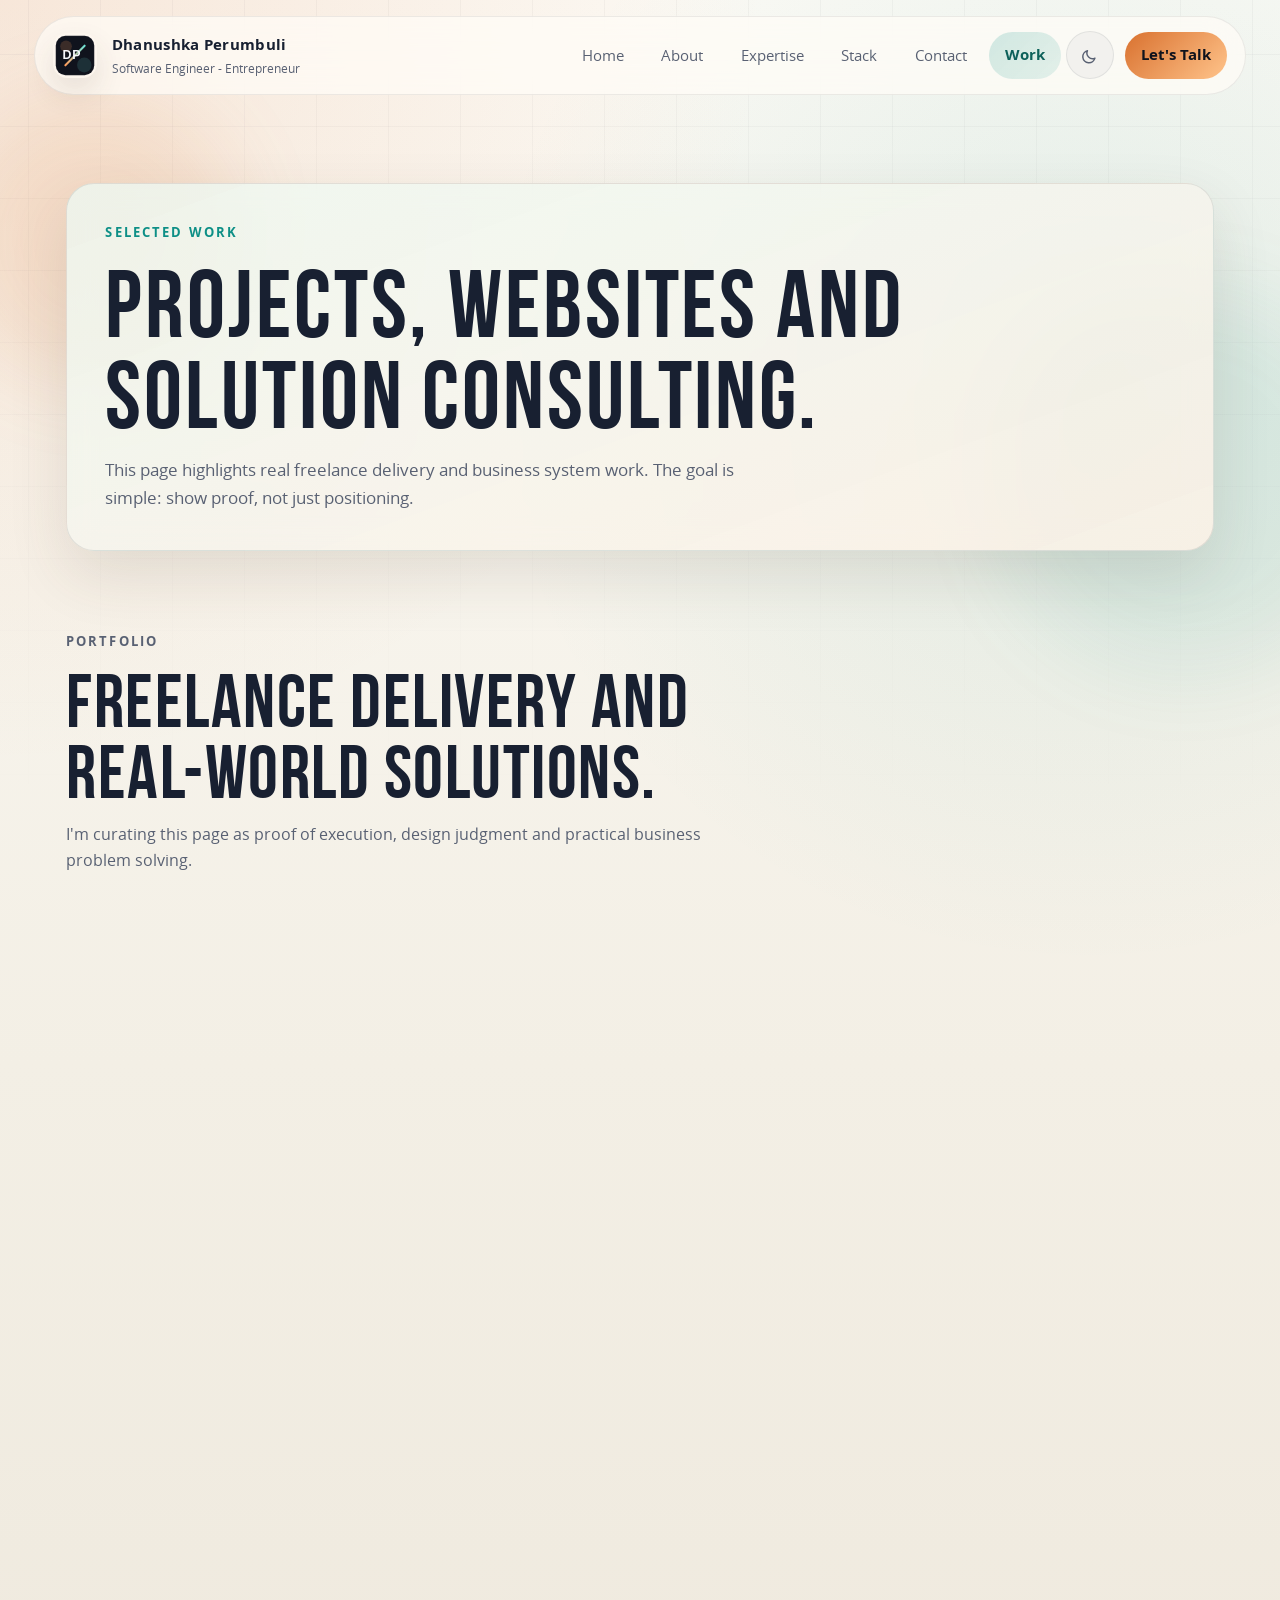
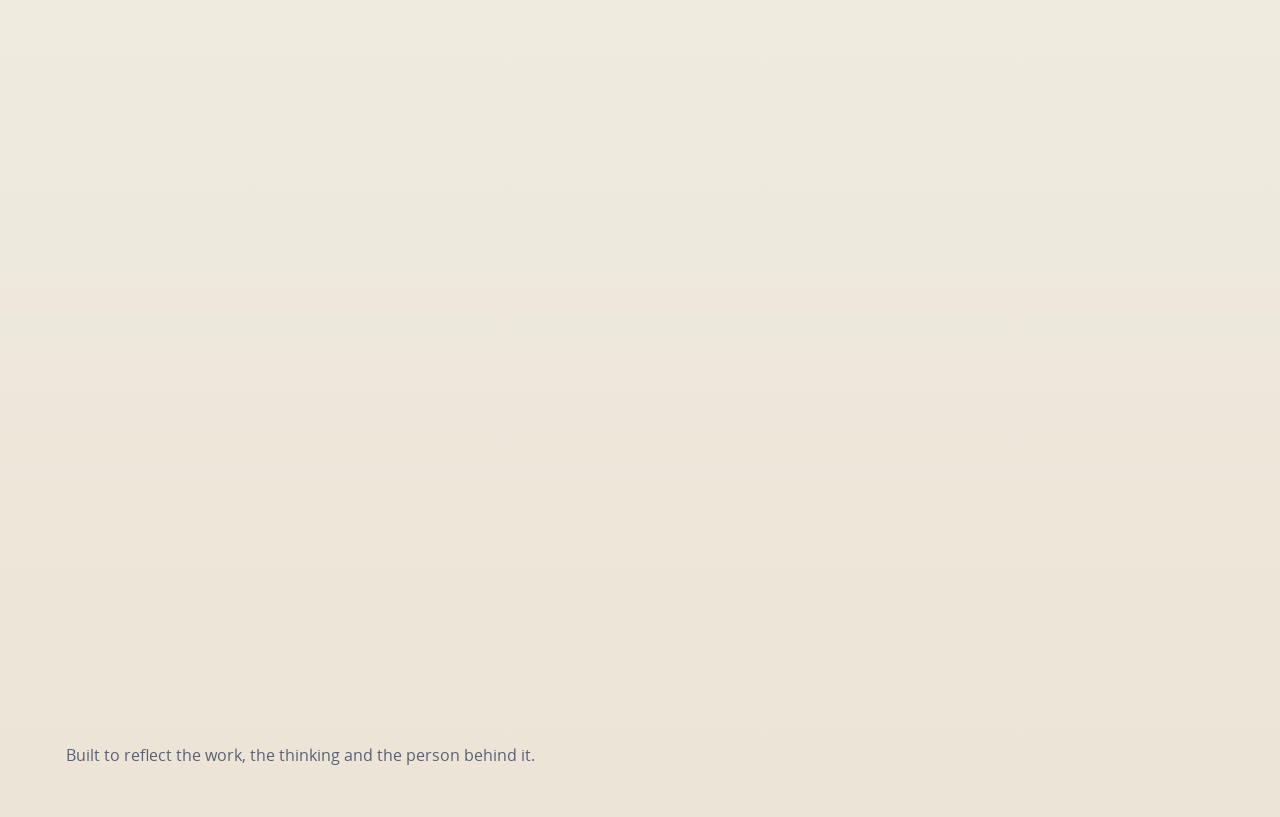
==== work/index.html @ ea5e4d6c "remove unused" ====
﻿<!doctype html>
<html lang="en">
  <head>
    <meta charset="UTF-8" />
    <meta name="viewport" content="width=device-width, initial-scale=1" />
    <title>
      Work | Dhanushka Perumbuli | Freelance Websites &amp; IT Consulting
    </title>
    <meta
      name="description"
      content="Selected work by Dhanushka Perumbuli across freelance websites, POS and custom business systems, and practical IT consulting."
    />
    <meta name="author" content="Dhanushka Perumbuli" />
    <meta name="theme-color" content="#10131d" />
    <meta
      name="robots"
      content="index, follow, max-snippet:-1, max-image-preview:large, max-video-preview:-1"
    />
    <meta
      http-equiv="Content-Security-Policy"
      content="default-src 'self'; base-uri 'self'; object-src 'none'; script-src 'self'; style-src 'self'; img-src 'self' https: data:; font-src 'self' data:; connect-src 'self'; form-action 'self'; upgrade-insecure-requests"
    />
    <meta name="referrer" content="strict-origin-when-cross-origin" />

    <link rel="canonical" href="https://dhanushkakp.github.io/work/" />
    <link rel="icon" type="image/svg+xml" href="/favicon.svg" />

    <meta property="og:type" content="website" />
    <meta property="og:site_name" content="Dhanushka Perumbuli" />
    <meta property="og:url" content="https://dhanushkakp.github.io/work/" />
    <meta
      property="og:title"
      content="Work | Dhanushka Perumbuli | Freelance Websites & IT Consulting"
    />
    <meta
      property="og:description"
      content="Freelance websites, business systems, custom software partnerships, and practical consulting work by Dhanushka Perumbuli."
    />
    <meta
      property="og:image"
      content="https://dhanushkakp.github.io/logo-personal.svg"
    />
    <meta
      property="og:image:alt"
      content="Dhanushka Perumbuli personal brand logo"
    />

    <meta name="twitter:card" content="summary_large_image" />
    <meta name="twitter:site" content="@dhanushkakp" />
    <meta name="twitter:creator" content="@dhanushkakp" />
    <meta
      name="twitter:title"
      content="Work | Dhanushka Perumbuli | Freelance Websites & IT Consulting"
    />
    <meta
      name="twitter:description"
      content="Freelance websites, business systems, custom software partnerships, and practical consulting work by Dhanushka Perumbuli."
    />
    <meta
      name="twitter:image"
      content="https://dhanushkakp.github.io/logo-personal.svg"
    />
    <meta
      name="twitter:image:alt"
      content="Dhanushka Perumbuli personal brand logo"
    />

    <script type="application/ld+json">
      {
        "@context": "https://schema.org",
        "@type": "CollectionPage",
        "name": "Selected Work | Dhanushka Perumbuli",
        "url": "https://dhanushkakp.github.io/work/",
        "dateModified": "2026-05-16",
        "isPartOf": {
          "@type": "WebSite",
          "name": "Dhanushka Perumbuli",
          "url": "https://dhanushkakp.github.io/"
        },
        "about": {
          "@type": "Person",
          "name": "Dhanushka Perumbuli",
          "url": "https://dhanushkakp.github.io/"
        },
        "mainEntity": {
          "@type": "ItemList",
          "itemListElement": [
            {
              "@type": "ListItem",
              "position": 1,
              "item": {
                "@type": "CreativeWork",
                "name": "Genero Caters",
                "url": "https://generocaters.com/",
                "description": "A freelance business website for a Sri Lankan catering company focused on credibility, service clarity, and conversion."
              }
            },
            {
              "@type": "ListItem",
              "position": 2,
              "item": {
                "@type": "CreativeWork",
                "name": "POS and Custom Business Systems",
                "url": "https://tomroid.lk/",
                "description": "Consulting and partnership-oriented work around point-of-sale and custom business systems for Sri Lankan businesses."
              }
            }
          ]
        }
      }
    </script>

    <link rel="stylesheet" href="/fonts/opensans/stylesheet.css" />
    <link rel="stylesheet" href="/fonts/bebas/stylesheet.css" />
    <link rel="stylesheet" href="/fonts/font-awesome.min.css" />
    <link rel="stylesheet" href="/css/main.css" />
  </head>

  <body class="page-work">
    <div class="page-bg" aria-hidden="true">
      <div class="page-glow glow-one"></div>
      <div class="page-glow glow-two"></div>
      <div class="page-grid"></div>
    </div>

    <header class="site-header">
      <a class="brand" href="/" aria-label="Dhanushka Perumbuli home">
        <img src="/logo-personal.svg" alt="Dhanushka Perumbuli logo" />
        <span>
          <strong>Dhanushka Perumbuli</strong>
          <small>Software Engineer - Entrepreneur</small>
        </span>
      </a>

      <button
        class="nav-toggle"
        type="button"
        aria-expanded="false"
        aria-controls="site-nav"
        aria-label="Open navigation"
      >
        <span></span>
        <span></span>
      </button>

      <nav class="site-nav" id="site-nav" aria-label="Primary navigation">
        <a class="nav-home" href="/">Home</a>
        <a href="/#about">About</a>
        <a href="/#expertise">Expertise</a>
        <a href="/#stack">Stack</a>
        <a href="/#contact">Contact</a>
        <a class="nav-work" href="/work/" aria-current="page">Work</a>
        <button
          class="theme-toggle"
          type="button"
          aria-label="Switch color theme"
        >
          <svg
            class="theme-icon theme-icon-sun"
            viewBox="0 0 24 24"
            aria-hidden="true"
          >
            <circle
              cx="12"
              cy="12"
              r="4.5"
              fill="none"
              stroke="currentColor"
              stroke-width="2"
            ></circle>
            <path
              d="M12 2.5v3M12 18.5v3M21.5 12h-3M5.5 12h-3M18.7 5.3l-2.1 2.1M7.4 16.6l-2.1 2.1M18.7 18.7l-2.1-2.1M7.4 7.4L5.3 5.3"
              fill="none"
              stroke="currentColor"
              stroke-linecap="round"
              stroke-width="2"
            ></path>
          </svg>
          <svg
            class="theme-icon theme-icon-moon"
            viewBox="0 0 24 24"
            aria-hidden="true"
          >
            <path
              d="M19 15.2A7.7 7.7 0 0 1 8.8 5a8.4 8.4 0 1 0 10.2 10.2Z"
              fill="none"
              stroke="currentColor"
              stroke-linejoin="round"
              stroke-width="2"
            ></path>
          </svg>
        </button>
        <a class="nav-cta" href="mailto:dhanushkalk@yahoo.com"
          >Let&apos;s Talk</a
        >
      </nav>
    </header>

    <main>
      <section class="section page-intro">
        <div class="page-intro-card reveal">
          <p class="eyebrow">Selected Work</p>
          <h1>Projects, websites and solution consulting.</h1>
          <p class="lead">
            This page highlights real freelance delivery and business system
            work. The goal is simple: show proof, not just positioning.
          </p>
        </div>
      </section>

      <section class="section" id="work">
        <div class="section-heading reveal">
          <p class="eyebrow">Portfolio</p>
          <h2>Freelance delivery and real-world solutions.</h2>
          <p>
            I&apos;m curating this page as proof of execution, design judgment
            and practical business problem solving.
          </p>
        </div>

        <div class="work-layout">
          <article class="work-card reveal">
            <div class="work-card-topline">
              <span class="work-label">Freelance Website</span>
              <a
                class="work-link"
                target="_blank"
                rel="noopener noreferrer"
                href="https://generocaters.com/"
              >
                Visit Live Site
              </a>
            </div>

            <h3>Genero Caters</h3>
            <p class="work-summary">
              A business website for a Sri Lankan catering company focused on
              industrial meals, events, bakery support, logistics and
              community-driven service.
            </p>

            <div class="work-points">
              <p>
                <strong>Project Focus</strong> Present a long-running service
                business with clearer credibility, operational scale and
                conversion-focused calls to action.
              </p>
              <p>
                <strong>What Stands Out</strong> Messaging built around trust,
                daily meal capacity, service lines and real-world business proof
                rather than generic brochure copy.
              </p>
              <p>
                <strong>Role</strong> End-to-end freelance website delivery
                including structure, UI direction, content-led presentation and
                launch-ready implementation.
              </p>
            </div>

            <div
              class="work-tags"
              aria-label="Project technologies and qualities"
            >
              <span>Business Website</span>
              <span>Service Branding</span>
              <span>Business Copy</span>
              <span>Responsive Design</span>
              <span>Freelance Delivery</span>
            </div>
          </article>

          <article class="work-card reveal">
            <div class="work-card-topline">
              <span class="work-label">Systems Partnership</span>
              <a
                class="work-link"
                target="_blank"
                rel="noopener noreferrer"
                href="https://tomroid.lk/"
              >
                Visit Partner Site
              </a>
            </div>

            <h3>POS &amp; Custom Business Systems</h3>
            <p class="work-summary">
              Partnership-oriented work around point-of-sale and custom business
              systems for operations such as hospitals, bars, restaurants and
              other service-driven businesses.
            </p>

            <div class="work-points">
              <p>
                <strong>Project Focus</strong> Support practical business
                systems shaped around Sri Lankan operational realities, industry
                workflows and local business requirements.
              </p>
              <p>
                <strong>What Stands Out</strong> Work connected to POS, custom
                solutions and business process alignment rather than generic
                website-only delivery.
              </p>
              <p>
                <strong>Role</strong> Consulting, solution shaping and technical
                partnership support for businesses that need tailored systems
                rather than one-size-fits-all software.
              </p>
            </div>

            <div
              class="work-tags"
              aria-label="Project technologies and qualities"
            >
              <span>POS Systems</span>
              <span>Custom Software</span>
              <span>Business Consulting</span>
              <span>Workflow Design</span>
              <span>Local Market Fit</span>
            </div>
          </article>

          <aside class="work-sidecard reveal">
            <p class="panel-label">Portfolio Direction</p>
            <h3>Strong proof beats a long gallery.</h3>
            <p>
              This page should stay selective. The best portfolio pages show
              quality, problem-solving range and business understanding without
              trying to list everything.
            </p>
            <ul class="work-checklist">
              <li>Showcase only the best live projects.</li>
              <li>
                Prefer business impact and solution clarity over quantity.
              </li>
              <li>Add short role-and-result context for every project.</li>
            </ul>
          </aside>
        </div>
      </section>
    </main>

    <footer class="site-footer">
      <p>Built to reflect the work, the thinking and the person behind it.</p>
    </footer>

    <script src="/js/main.js"></script>
  </body>
</html>
---- fonts/opensans/stylesheet.css ----
/*OpenSans Font*/

@font-face {
    font-family: 'Opensans';
    src: url('OpenSans-Bold-webfont.eot');
    src: url('OpenSans-Bold-webfontd41d.eot?#iefix') format('embedded-opentype'),
         url('OpenSans-Bold-webfont.woff') format('woff'),
         url('OpenSans-Bold-webfont.ttf') format('truetype'),
         url('OpenSans-Bold-webfont.svg#open_sansbold') format('svg');
    font-weight: bold;
    font-style: normal;
}


@font-face {
    font-family: 'Opensans';
    src: url('opensans-light-webfont.eot');
    src: url('opensans-light-webfontd41d.eot?#iefix') format('embedded-opentype'),
         url('opensans-light-webfont.woff') format('woff'),
         url('opensans-light-webfont.ttf') format('truetype'),
         url('opensans-light-webfont.svg#open_sanslight') format('svg');
    font-weight: 300;
    font-style: normal;

}
@font-face {
    font-family: 'Open Sans';
    src: url('opensans-regular-webfont.eot');
    src: url('opensans-regular-webfontd41d.eot?#iefix') format('embedded-opentype'),
         url('opensans-regular-webfont.woff') format('woff'),
         url('opensans-regular-webfont.ttf') format('truetype'),
         url('opensans-regular-webfont.svg#open_sansregular') format('svg');
    font-weight: normal;
    font-style: normal;
}

@font-face {
    font-family: 'Open Sans';
    src: url('opensans-light-webfont.eot');
    src: url('opensans-light-webfontd41d.eot?#iefix') format('embedded-opentype'),
         url('opensans-light-webfont.woff') format('woff'),
         url('opensans-light-webfont.ttf') format('truetype'),
         url('opensans-light-webfont.svg#open_sanslight') format('svg');
    font-weight: 300;
    font-style: normal;

}
@font-face {
    font-family: 'Open Sans';
    src: url('opensans-regular-webfont.eot');
    src: url('opensans-regular-webfontd41d.eot?#iefix') format('embedded-opentype'),
         url('opensans-regular-webfont.woff') format('woff'),
         url('opensans-regular-webfont.ttf') format('truetype'),
         url('opensans-regular-webfont.svg#open_sansregular') format('svg');
    font-weight: normal;
    font-style: normal;
}
@font-face {
    font-family: 'Open Sans';
    src: url('OpenSans-Bold-webfont.eot');
    src: url('OpenSans-Bold-webfontd41d.eot?#iefix') format('embedded-opentype'),
         url('OpenSans-Bold-webfont.woff') format('woff'),
         url('OpenSans-Bold-webfont.ttf') format('truetype'),
         url('OpenSans-Bold-webfont.svg#open_sansbold') format('svg');
    font-weight: bold;
    font-style: normal;
}

/*
@font-face {
    font-family: 'OpenSans';
    src: url('opensans-light-webfont.eot');
    src: url('opensans-light-webfont.eot?#iefix') format('embedded-opentype'),
         url('opensans-light-webfont.woff') format('woff'),
         url('opensans-light-webfont.ttf') format('truetype'),
         url('opensans-light-webfont.svg#open_sanslight') format('svg');
    font-weight: 100;
    font-style: normal;

}

@font-face {
    font-family: 'OpenSans';
    src: url('opensans-regular-webfont.eot');
    src: url('opensans-regular-webfont.eot?#iefix') format('embedded-opentype'),
         url('opensans-regular-webfont.woff') format('woff'),
         url('opensans-regular-webfont.ttf') format('truetype'),
         url('opensans-regular-webfont.svg#open_sansregular') format('svg');
    font-weight: normal;
    font-style: normal;
}

@font-face {
    font-family: 'OpenSans';
    src: url('OpenSans-Bold-webfont.eot');
    src: url('OpenSans-Bold-webfont.eot?#iefix') format('embedded-opentype'),
         url('OpenSans-Bold-webfont.woff') format('woff'),
         url('OpenSans-Bold-webfont.ttf') format('truetype'),
         url('OpenSans-Bold-webfont.svg#open_sansbold') format('svg');
    font-weight: bold;
    font-style: normal;
}

@font-face {
    font-family: 'OpenSans';
    src: url('OpenSans-ExtraBold-webfont.eot');
    src: url('OpenSans-ExtraBold-webfont.eot?#iefix') format('embedded-opentype'),
         url('OpenSans-ExtraBold-webfont.woff') format('woff'),
         url('OpenSans-ExtraBold-webfont.ttf') format('truetype'),
         url('OpenSans-ExtraBold-webfont.svg#open_sansextrabold') format('svg');
    font-weight: 900;
    font-style: normal;
}*/
---- fonts/bebas/stylesheet.css ----
/* Generated by Font Squirrel (http://www.fontsquirrel.com) on May 20, 2014 */



@font-face {
    font-family: 'Bebas Neue';
    src: url('bebasneue_bold-webfont.eot');
    src: url('bebasneue_bold-webfontd41d.eot?#iefix') format('embedded-opentype'),
         url('bebasneue_bold-webfont.woff') format('woff'),
         url('bebasneue_bold-webfont.ttf') format('truetype'),
         url('bebasneue_bold-webfont.svg#bebas_neuebold') format('svg');
    font-weight: bold;
    font-style: normal;

}




@font-face {
    font-family: 'Bebas Neue';
    src: url('bebasneue_book-webfont.eot');
    src: url('bebasneue_book-webfontd41d.eot?#iefix') format('embedded-opentype'),
         url('bebasneue_book-webfont.woff') format('woff'),
         url('bebasneue_book-webfont.ttf') format('truetype'),
         url('bebasneue_book-webfont.svg#bebas_neuebook') format('svg');
    font-weight: 200;
    font-style: normal;

}




@font-face {
    font-family: 'Bebas Neue';
    src: url('bebasneue_light-webfont.eot');
    src: url('bebasneue_light-webfontd41d.eot?#iefix') format('embedded-opentype'),
         url('bebasneue_light-webfont.woff') format('woff'),
         url('bebasneue_light-webfont.ttf') format('truetype'),
         url('bebasneue_light-webfont.svg#bebas_neuelight') format('svg');
    font-weight: 300;
    font-style: normal;

}

@font-face {
    font-family: 'Bebas Neue';
    src: url('bebasneue_regular-webfont.eot');
    src: url('bebasneue_regular-webfontd41d.eot?#iefix') format('embedded-opentype'),
         url('bebasneue_regular-webfont.woff') format('woff'),
         url('bebasneue_regular-webfont.ttf') format('truetype'),
         url('bebasneue_regular-webfont.svg#bebas_neue_regularregular') format('svg');
    font-weight: normal;
    font-style: normal;

}




@font-face {
    font-family: 'Bebas Neue';
    src: url('bebasneue_thin-webfont.eot');
    src: url('bebasneue_thin-webfontd41d.eot?#iefix') format('embedded-opentype'),
         url('bebasneue_thin-webfont.woff') format('woff'),
         url('bebasneue_thin-webfont.ttf') format('truetype'),
         url('bebasneue_thin-webfont.svg#bebas_neuethin') format('svg');
    font-weight: 100;
    font-style: normal;

}
---- css/main.css ----
:root {
    --bg: #10131d;
    --bg-soft: rgba(19, 24, 36, 0.82);
    --surface: rgba(21, 28, 42, 0.72);
    --surface-strong: rgba(24, 34, 52, 0.9);
    --surface-border: rgba(255, 255, 255, 0.1);
    --text: #f5f7fb;
    --muted: #a3afc2;
    --accent: #ff9c5b;
    --accent-soft: rgba(255, 156, 91, 0.16);
    --accent-cool: #6de2d6;
    --shadow: 0 24px 70px rgba(0, 0, 0, 0.32);
    --radius: 28px;
    --radius-sm: 18px;
    --container: 1180px;
}

:root[data-theme="light"] {
    --bg: #f3efe5;
    --bg-soft: rgba(255, 250, 242, 0.88);
    --surface: rgba(255, 252, 247, 0.78);
    --surface-strong: rgba(255, 248, 238, 0.96);
    --surface-border: rgba(27, 33, 47, 0.1);
    --text: #182031;
    --muted: #596173;
    --accent: #d9712f;
    --accent-soft: rgba(217, 113, 47, 0.12);
    --accent-cool: #0d8f86;
    --shadow: 0 24px 60px rgba(70, 56, 38, 0.12);
}

* {
    box-sizing: border-box;
}

html {
    scroll-behavior: smooth;
}

body {
    margin: 0;
    background:
        radial-gradient(circle at top left, rgba(255, 156, 91, 0.18), transparent 28%),
        radial-gradient(circle at 85% 15%, rgba(109, 226, 214, 0.14), transparent 26%),
        linear-gradient(180deg, #0c1018 0%, #10131d 40%, #0b0f17 100%);
    color: var(--text);
    font-family: "Open Sans", "Segoe UI", sans-serif;
    min-height: 100vh;
    line-height: 1.6;
}

:root[data-theme="light"] body {
    background:
        radial-gradient(circle at top left, rgba(217, 113, 47, 0.14), transparent 28%),
        radial-gradient(circle at 85% 15%, rgba(13, 143, 134, 0.1), transparent 26%),
        linear-gradient(180deg, #fcfaf5 0%, #f3efe5 44%, #ebe4d7 100%);
}

img {
    display: block;
    max-width: 100%;
}

a {
    color: inherit;
    text-decoration: none;
}

button,
input,
textarea {
    font: inherit;
}

.page-bg {
    inset: 0;
    overflow: hidden;
    pointer-events: none;
    position: fixed;
    z-index: 0;
}

.page-glow {
    border-radius: 999px;
    filter: blur(40px);
    position: absolute;
}

.glow-one {
    background: rgba(255, 156, 91, 0.14);
    height: 18rem;
    left: -3rem;
    top: 6rem;
    width: 18rem;
}

.glow-two {
    background: rgba(109, 226, 214, 0.1);
    height: 24rem;
    right: -6rem;
    top: 18rem;
    width: 24rem;
}

:root[data-theme="light"] .glow-one {
    background: rgba(217, 113, 47, 0.12);
}

:root[data-theme="light"] .glow-two {
    background: rgba(13, 143, 134, 0.08);
}

.page-grid {
    background-image:
        linear-gradient(rgba(255, 255, 255, 0.04) 1px, transparent 1px),
        linear-gradient(90deg, rgba(255, 255, 255, 0.04) 1px, transparent 1px);
    background-position: center;
    background-size: 72px 72px;
    inset: 0;
    mask-image: linear-gradient(180deg, rgba(0, 0, 0, 0.7), transparent 92%);
    position: absolute;
}

:root[data-theme="light"] .page-grid {
    background-image:
        linear-gradient(rgba(24, 32, 49, 0.05) 1px, transparent 1px),
        linear-gradient(90deg, rgba(24, 32, 49, 0.05) 1px, transparent 1px);
}

.site-header,
main,
.site-footer {
    position: relative;
    z-index: 1;
}

.site-header {
    align-items: center;
    backdrop-filter: blur(18px);
    background: rgba(10, 14, 22, 0.56);
    border: 1px solid rgba(255, 255, 255, 0.06);
    border-radius: 999px;
    display: flex;
    gap: 1rem;
    justify-content: space-between;
    margin: 1rem auto 0;
    max-width: calc(var(--container) + 2rem);
    padding: 0.9rem 1.1rem;
    position: sticky;
    top: 1rem;
    width: calc(100% - 2rem);
    z-index: 10;
}

:root[data-theme="light"] .site-header {
    background: rgba(255, 252, 247, 0.72);
    border-color: rgba(27, 33, 47, 0.08);
}

.site-header.is-scrolled {
    box-shadow: 0 16px 50px rgba(0, 0, 0, 0.24);
}

:root[data-theme="light"] .site-header.is-scrolled {
    box-shadow: 0 16px 40px rgba(70, 56, 38, 0.12);
}

.brand {
    align-items: center;
    display: inline-flex;
    gap: 0.9rem;
    min-width: 0;
}

.brand img {
    border-radius: 0.9rem;
    box-shadow: 0 10px 24px rgba(0, 0, 0, 0.24);
    height: 2.8rem;
    width: 2.8rem;
}

.brand span {
    display: grid;
    gap: 0.1rem;
}

.brand strong {
    font-size: 0.96rem;
    font-weight: 700;
    letter-spacing: 0.02em;
}

.brand small {
    color: var(--muted);
    font-size: 0.76rem;
}

.site-nav {
    align-items: center;
    display: flex;
    gap: 0.35rem;
    justify-content: flex-end;
    margin-left: auto;
}

.site-nav a {
    border-radius: 999px;
    color: var(--muted);
    font-size: 0.95rem;
    padding: 0.7rem 1rem;
    transition: 180ms ease;
}

.site-nav a:hover,
.site-nav a:focus-visible,
.site-nav a.is-active {
    background: rgba(255, 255, 255, 0.06);
    color: var(--text);
}

.site-nav .nav-cta {
    background: linear-gradient(135deg, var(--accent), #ffc48b);
    color: #10131d;
    font-weight: 700;
    margin-left: 0.35rem;
}

.site-nav .nav-cta:hover,
.site-nav .nav-cta:focus-visible {
    background: linear-gradient(135deg, #ffb070, #ffd5a9);
    color: #10131d;
}

.theme-toggle {
    align-items: center;
    background: rgba(255, 255, 255, 0.04);
    border: 1px solid rgba(255, 255, 255, 0.08);
    border-radius: 999px;
    color: var(--muted);
    cursor: pointer;
    display: inline-flex;
    justify-content: center;
    min-width: 3rem;
    min-height: 3rem;
    padding: 0;
    position: relative;
    transition: 180ms ease;
}

.theme-toggle:hover,
.theme-toggle:focus-visible {
    background: rgba(255, 255, 255, 0.08);
    color: var(--text);
}

.theme-icon {
    height: 1.1rem;
    position: absolute;
    transition: opacity 180ms ease, transform 180ms ease;
    width: 1.1rem;
}

.theme-icon-sun {
    opacity: 1;
    transform: scale(1) rotate(0deg);
}

.theme-icon-moon {
    opacity: 0;
    transform: scale(0.7) rotate(24deg);
}

:root[data-theme="light"] .theme-icon-sun {
    opacity: 0;
    transform: scale(0.7) rotate(-24deg);
}

:root[data-theme="light"] .theme-icon-moon {
    opacity: 1;
    transform: scale(1) rotate(0deg);
}

:root[data-theme="light"] .theme-toggle {
    background: rgba(24, 32, 49, 0.04);
    border-color: rgba(24, 32, 49, 0.08);
}

:root[data-theme="light"] .theme-toggle:hover,
:root[data-theme="light"] .theme-toggle:focus-visible {
    background: rgba(24, 32, 49, 0.08);
}

.page-home .site-nav .nav-work {
    background: linear-gradient(135deg, rgba(255, 156, 91, 0.2), rgba(255, 196, 139, 0.16));
    border: 1px solid rgba(255, 156, 91, 0.34);
    color: #ffd9bb;
    font-weight: 700;
}

.page-home .site-nav .nav-work:hover,
.page-home .site-nav .nav-work:focus-visible {
    background: linear-gradient(135deg, rgba(255, 176, 112, 0.28), rgba(255, 213, 169, 0.2));
    color: #fff1e4;
}

.page-work .site-nav .nav-work {
    background: linear-gradient(135deg, var(--accent-cool), #baf7ef);
    color: #10131d;
    font-weight: 700;
}

.page-work .site-nav .nav-work:hover,
.page-work .site-nav .nav-work:focus-visible {
    background: linear-gradient(135deg, #7ceee1, #d2fff9);
    color: #10131d;
}

:root[data-theme="light"] .page-home .site-nav .nav-work {
    background: linear-gradient(135deg, rgba(217, 113, 47, 0.14), rgba(217, 113, 47, 0.08));
    color: #9d4d1a;
}

:root[data-theme="light"] .page-work .site-nav .nav-work {
    background: linear-gradient(135deg, rgba(13, 143, 134, 0.18), rgba(13, 143, 134, 0.1));
    color: #0d615a;
}

.nav-toggle {
    background: transparent;
    border: 0;
    cursor: pointer;
    display: none;
    flex-direction: column;
    gap: 0.3rem;
    padding: 0.4rem;
}

.nav-toggle span {
    background: var(--text);
    border-radius: 999px;
    display: block;
    height: 2px;
    transition: 180ms ease;
    width: 1.35rem;
}

main {
    margin: 0 auto;
    max-width: var(--container);
    padding: 2rem 1rem 0;
}

.section {
    padding: 4rem 0;
}

.page-intro {
    padding-bottom: 1rem;
    padding-top: 3.5rem;
}

.page-intro-card {
    backdrop-filter: blur(14px);
    background:
        linear-gradient(160deg, rgba(109, 226, 214, 0.1), rgba(255, 156, 91, 0.08)),
        var(--surface);
    border: 1px solid var(--surface-border);
    border-radius: var(--radius);
    box-shadow: var(--shadow);
    display: grid;
    gap: 1rem;
    padding: 2.4rem;
}

.page-intro-card h1 {
    font-family: "Bebas Neue", "Open Sans", sans-serif;
    font-size: clamp(3.5rem, 8vw, 6rem);
    letter-spacing: 0.03em;
    line-height: 0.94;
    margin: 0;
    text-transform: uppercase;
}

.hero {
    align-items: stretch;
    display: grid;
    gap: 1.6rem;
    grid-template-columns: minmax(0, 1.15fr) minmax(320px, 0.85fr);
    min-height: calc(100vh - 7rem);
    padding-top: 3.5rem;
}

.hero-copy,
.hero-panel,
.content-card,
.service-card,
.stack-panel,
.contact-card {
    backdrop-filter: blur(14px);
    background: var(--surface);
    border: 1px solid var(--surface-border);
    border-radius: var(--radius);
    box-shadow: var(--shadow);
}

.hero-copy {
    align-content: start;
    display: grid;
    gap: 1.4rem;
    padding: 3rem;
}

.eyebrow,
.panel-label {
    color: var(--accent-cool);
    font-size: 0.83rem;
    font-weight: 700;
    letter-spacing: 0.16em;
    margin: 0;
    text-transform: uppercase;
}

.hero h1,
.section-heading h2,
.brand-panel h2 {
    font-family: "Bebas Neue", "Open Sans", sans-serif;
    font-weight: 700;
    letter-spacing: 0.02em;
    line-height: 0.94;
    margin: 0;
    text-transform: uppercase;
}

.hero h1 {
    font-size: clamp(4rem, 9vw, 7.8rem);
    max-width: 11ch;
}

.lead,
.section-heading p,
.panel-copy,
.service-card p,
.content-card p,
.stack-note,
.contact-copy {
    color: var(--muted);
    margin: 0;
}

.lead {
    font-size: 1.08rem;
    max-width: 42rem;
}

.hero-actions {
    display: flex;
    flex-wrap: wrap;
    gap: 0.85rem;
}

.button {
    border-radius: 999px;
    display: inline-flex;
    font-weight: 700;
    justify-content: center;
    min-height: 3.25rem;
    padding: 0.9rem 1.4rem;
    transition: transform 180ms ease, background 180ms ease, color 180ms ease;
}

.button:hover,
.button:focus-visible {
    transform: translateY(-1px);
}

.button-primary {
    background: linear-gradient(135deg, var(--accent), #ffc48b);
    color: #10131d;
}

.button-secondary {
    background: rgba(255, 255, 255, 0.04);
    border: 1px solid rgba(255, 255, 255, 0.1);
    color: var(--text);
}

.hero-tags,
.signal-list {
    display: flex;
    flex-wrap: wrap;
    gap: 0.75rem;
    list-style: none;
    margin: 0;
    padding: 0;
}

.hero-tags li,
.signal-list li,
.stack-list span {
    background: rgba(255, 255, 255, 0.05);
    border: 1px solid rgba(255, 255, 255, 0.08);
    border-radius: 999px;
    color: var(--text);
    padding: 0.72rem 1rem;
}

.hero-panel {
    display: grid;
    gap: 1.4rem;
    padding: 1.6rem;
}

.panel-topline {
    display: grid;
    gap: 0.75rem;
    grid-template-columns: repeat(2, minmax(0, 1fr));
}

.badge {
    align-items: flex-end;
    background:
        linear-gradient(180deg, rgba(255, 255, 255, 0.05), rgba(255, 255, 255, 0.02)),
        rgba(255, 255, 255, 0.03);
    border: 1px solid rgba(255, 255, 255, 0.09);
    border-radius: 16px;
    color: var(--text);
    display: flex;
    font-size: 0.86rem;
    font-weight: 700;
    min-height: 4.5rem;
    padding: 0.9rem 1rem;
    position: relative;
    text-transform: uppercase;
    letter-spacing: 0.04em;
}

.badge::before {
    background: rgba(255, 255, 255, 0.14);
    border-radius: 999px;
    content: "";
    height: 0.3rem;
    left: 1rem;
    position: absolute;
    top: 0.9rem;
    width: 2rem;
}

.badge-accent {
    background:
        linear-gradient(180deg, rgba(255, 156, 91, 0.16), rgba(255, 156, 91, 0.05)),
        rgba(255, 255, 255, 0.03);
}

.badge-accent::before {
    background: var(--accent);
}

:root[data-theme="light"] .badge::before {
    background: rgba(24, 32, 49, 0.16);
}

:root[data-theme="light"] .badge-accent::before {
    background: var(--accent);
}

.brand-panel {
    background: var(--surface-strong);
    border: 1px solid rgba(255, 255, 255, 0.06);
    border-radius: calc(var(--radius) - 8px);
    display: grid;
    gap: 0.6rem;
    padding: 1.35rem;
}

:root[data-theme="light"] .brand img {
    box-shadow: 0 14px 30px rgba(70, 56, 38, 0.12);
}

.brand-panel h2 {
    font-size: clamp(2.1rem, 4vw, 3.4rem);
}

.metrics {
    display: grid;
    gap: 0.85rem;
    grid-template-columns: repeat(2, minmax(0, 1fr));
}

.metrics article {
    background: rgba(255, 255, 255, 0.04);
    border: 1px solid rgba(255, 255, 255, 0.08);
    border-radius: var(--radius-sm);
    display: grid;
    gap: 0.35rem;
    padding: 1rem;
}

.metrics strong {
    font-family: "Bebas Neue", "Open Sans", sans-serif;
    font-size: 1.55rem;
    letter-spacing: 0.05em;
}

.metrics span {
    color: var(--muted);
    font-size: 0.92rem;
}

.section-heading {
    display: grid;
    gap: 0.9rem;
    margin-bottom: 1.6rem;
    max-width: 42rem;
}

.section-heading h2 {
    font-size: clamp(2.9rem, 6vw, 4.7rem);
}

.about-layout,
.contact-layout,
.work-layout {
    display: grid;
    gap: 1.4rem;
    grid-template-columns: repeat(2, minmax(0, 1fr));
}

.content-card,
.contact-card {
    padding: 1.8rem;
}

.emphasis-card {
    background:
        linear-gradient(160deg, rgba(109, 226, 214, 0.12), rgba(255, 156, 91, 0.08)),
        var(--surface);
}

.signal-list {
    gap: 0.9rem;
}

.signal-list li {
    border-radius: var(--radius-sm);
    width: 100%;
}

.card-grid {
    display: grid;
    gap: 1.2rem;
    grid-template-columns: repeat(2, minmax(0, 1fr));
}

.domain-grid {
    display: grid;
    gap: 1.2rem;
    grid-template-columns: repeat(2, minmax(0, 1fr));
}

.service-card {
    display: grid;
    gap: 0.9rem;
    padding: 1.8rem;
}

.work-card,
.work-sidecard {
    backdrop-filter: blur(14px);
    background: var(--surface);
    border: 1px solid rgba(255, 255, 255, 0.08);
    border-radius: var(--radius);
    box-shadow: var(--shadow);
    height: 100%;
    padding: 1.8rem;
}

.work-card {
    display: grid;
    gap: 1rem;
}

.work-card-topline {
    align-items: center;
    display: flex;
    flex-wrap: wrap;
    gap: 0.75rem;
    justify-content: space-between;
}

.work-label,
.work-link,
.work-tags span {
    align-items: center;
    background: rgba(255, 255, 255, 0.05);
    border: 1px solid rgba(255, 255, 255, 0.08);
    border-radius: 999px;
    color: var(--text);
    display: inline-flex;
    justify-content: center;
    padding: 0.62rem 0.95rem;
}

.work-label {
    color: var(--accent-cool);
    font-size: 0.82rem;
    font-weight: 700;
    letter-spacing: 0.08em;
    text-transform: uppercase;
}

.work-link {
    font-weight: 700;
}

.work-card h3,
.work-sidecard h3 {
    font-family: "Bebas Neue", "Open Sans", sans-serif;
    font-size: clamp(2.2rem, 4vw, 3.3rem);
    letter-spacing: 0.04em;
    margin: 0;
    text-transform: uppercase;
}

.work-summary,
.work-sidecard p,
.work-points p {
    color: var(--muted);
    margin: 0;
}

.work-points {
    display: grid;
    gap: 0.85rem;
}

.work-points strong {
    color: var(--text);
    display: inline-block;
    margin-right: 0.35rem;
}

.work-tags {
    display: flex;
    flex-wrap: wrap;
    gap: 0.75rem;
}

.work-tags span {
    flex: 0 0 auto;
    font-size: 0.88rem;
    height: 2.7rem;
    line-height: 1;
    white-space: nowrap;
}

.work-sidecard {
    align-content: start;
    background:
        linear-gradient(160deg, rgba(109, 226, 214, 0.1), rgba(255, 156, 91, 0.08)),
        var(--surface);
    display: grid;
    gap: 1rem;
}

.work-checklist {
    display: grid;
    gap: 0.75rem;
    list-style: none;
    margin: 0;
    padding: 0;
}

.work-checklist li {
    background: rgba(255, 255, 255, 0.05);
    border: 1px solid rgba(255, 255, 255, 0.08);
    border-radius: var(--radius-sm);
    color: var(--text);
    padding: 0.85rem 1rem;
}

.domain-card {
    backdrop-filter: blur(14px);
    background:
        linear-gradient(180deg, rgba(255, 255, 255, 0.05), rgba(255, 255, 255, 0.02)),
        var(--surface);
    border: 1px solid rgba(255, 255, 255, 0.08);
    border-radius: var(--radius);
    box-shadow: var(--shadow);
    display: grid;
    gap: 0.8rem;
    min-height: 15rem;
    padding: 1.8rem;
}

.domain-kicker {
    color: var(--accent-cool);
    font-family: "Bebas Neue", "Open Sans", sans-serif;
    font-size: 1.1rem;
    letter-spacing: 0.12em;
    margin: 0;
}

.domain-card h3 {
    font-family: "Bebas Neue", "Open Sans", sans-serif;
    font-size: 2.15rem;
    letter-spacing: 0.04em;
    margin: 0;
    text-transform: uppercase;
}

.domain-card p {
    color: var(--muted);
    margin: 0;
}

.card-icon {
    align-items: center;
    background: linear-gradient(135deg, rgba(255, 156, 91, 0.18), rgba(109, 226, 214, 0.12));
    border-radius: 1rem;
    color: var(--accent);
    display: inline-flex;
    font-size: 1.4rem;
    height: 3.4rem;
    justify-content: center;
    width: 3.4rem;
}

.service-card h3 {
    font-family: "Bebas Neue", "Open Sans", sans-serif;
    font-size: 2rem;
    letter-spacing: 0.04em;
    margin: 0;
    text-transform: uppercase;
}

.stack-panel {
    padding: 1.8rem;
}

.stack-list {
    display: flex;
    flex-wrap: wrap;
    gap: 0.8rem;
}

.stack-note {
    border-top: 1px solid rgba(255, 255, 255, 0.08);
    margin-top: 1.5rem;
    padding-top: 1.3rem;
}

.contact-link {
    display: inline-block;
    font-family: "Bebas Neue", "Open Sans", sans-serif;
    font-size: clamp(2rem, 5vw, 3.5rem);
    letter-spacing: 0.03em;
    margin: 0.35rem 0 0.65rem;
    text-transform: uppercase;
}

.profile-links {
    display: grid;
    gap: 0.75rem;
}

.profiles-card {
    background:
        linear-gradient(160deg, rgba(12, 18, 28, 0.92), rgba(21, 28, 42, 0.82)),
        var(--surface);
    overflow: hidden;
    position: relative;
}

:root[data-theme="light"] .profiles-card {
    background:
        linear-gradient(160deg, rgba(245, 240, 231, 0.98), rgba(255, 252, 247, 0.92)),
        var(--surface);
}

.profiles-card::before {
    background: linear-gradient(180deg, rgba(109, 226, 214, 0.26), rgba(109, 226, 214, 0));
    content: "";
    height: 7rem;
    left: 0;
    position: absolute;
    top: 0;
    width: 100%;
}

:root[data-theme="light"] .profiles-card::before {
    background: linear-gradient(180deg, rgba(13, 143, 134, 0.14), rgba(13, 143, 134, 0));
}

.profiles-card > * {
    position: relative;
    z-index: 1;
}

.profiles-intro {
    color: var(--muted);
    margin: 0 0 1rem;
    max-width: 24rem;
}

.profile-links a {
    align-items: center;
    background: rgba(255, 255, 255, 0.03);
    border: 1px solid rgba(255, 255, 255, 0.06);
    border-radius: 1.15rem;
    color: var(--text);
    display: flex;
    gap: 0.8rem;
    justify-content: space-between;
    padding: 1rem 1.1rem;
    transition: background 180ms ease, transform 180ms ease, border-color 180ms ease;
}

:root[data-theme="light"] .profile-links a {
    background: rgba(24, 32, 49, 0.02);
    border-color: rgba(24, 32, 49, 0.08);
}

:root[data-theme="light"] .profile-links a:hover,
:root[data-theme="light"] .profile-links a:focus-visible {
    background: rgba(24, 32, 49, 0.06);
    border-color: rgba(13, 143, 134, 0.18);
}

.profile-links a:hover,
.profile-links a:focus-visible {
    background: rgba(255, 255, 255, 0.08);
    border-color: rgba(109, 226, 214, 0.28);
    transform: translateY(-1px);
}

.profile-links a span {
    flex: 1 1 auto;
    font-weight: 600;
}

.profile-links a::after {
    color: var(--accent-cool);
    content: ">";
    font-size: 0.95rem;
    font-weight: 700;
}

.profile-links i {
    color: var(--accent-cool);
    font-size: 1.15rem;
    width: 1.2rem;
}

.site-footer {
    align-items: center;
    border-top: 1px solid rgba(255, 255, 255, 0.08);
    display: flex;
    gap: 1rem;
    justify-content: space-between;
    margin: 0 auto;
    max-width: var(--container);
    padding: 2rem 1rem 3rem;
}

.site-footer p {
    color: var(--muted);
    margin: 0;
}

:root[data-theme="light"] .hero-tags li,
:root[data-theme="light"] .signal-list li,
:root[data-theme="light"] .stack-list span,
:root[data-theme="light"] .work-label,
:root[data-theme="light"] .work-link,
:root[data-theme="light"] .work-tags span,
:root[data-theme="light"] .work-checklist li,
:root[data-theme="light"] .metrics article,
:root[data-theme="light"] .badge,
:root[data-theme="light"] .profile-links a {
    box-shadow: 0 10px 24px rgba(70, 56, 38, 0.06);
}

.footer-links {
    display: flex;
    flex-wrap: wrap;
    gap: 1rem;
}

.footer-links a {
    color: var(--muted);
}

.footer-links a:hover,
.footer-links a:focus-visible {
    color: var(--text);
}

.reveal {
    opacity: 1;
    transform: none;
}

.js .reveal {
    opacity: 0;
    transform: translateY(20px);
    transition: opacity 600ms ease, transform 600ms ease;
}

.js .reveal.is-visible {
    opacity: 1;
    transform: translateY(0);
}

@media (max-width: 980px) {
    .site-header {
        align-items: center;
        border-radius: 28px;
        display: grid;
        gap: 0.75rem;
        grid-template-columns: minmax(0, 1fr) auto;
    }

    .nav-toggle {
        display: inline-flex;
        justify-self: end;
    }

    .site-nav {
        align-items: stretch;
        display: none;
        flex-direction: column;
        gap: 0.5rem;
        grid-column: 1 / -1;
        margin-left: 0;
        padding-top: 0.4rem;
        width: 100%;
    }

    .site-header.nav-open .site-nav {
        display: flex;
    }

    .site-nav a {
        text-align: center;
        width: 100%;
    }

    .theme-toggle {
        width: 100%;
    }

    .site-header.nav-open .nav-toggle span:first-child {
        transform: translateY(5px) rotate(45deg);
    }

    .site-header.nav-open .nav-toggle span:last-child {
        transform: translateY(-5px) rotate(-45deg);
    }

    .hero,
    .about-layout,
    .contact-layout,
    .card-grid,
    .work-layout,
    .domain-grid {
        grid-template-columns: 1fr;
    }

    .hero {
        min-height: auto;
    }
}

@media (max-width: 720px) {
    .site-header {
        top: 0.65rem;
        width: calc(100% - 1rem);
    }

    main {
        padding: 1.4rem 0.75rem 0;
    }

    .section {
        padding: 3rem 0;
    }

    .hero {
        padding-top: 2.6rem;
    }

    .panel-topline {
        grid-template-columns: 1fr;
    }

    .hero-copy,
    .hero-panel,
    .content-card,
    .service-card,
    .stack-panel,
    .contact-card {
        border-radius: 24px;
        padding: 1.35rem;
    }

    .hero h1 {
        font-size: clamp(3.35rem, 17vw, 5rem);
    }

    .metrics {
        grid-template-columns: 1fr;
    }

    .site-footer {
        align-items: flex-start;
        flex-direction: column;
        padding-left: 0.75rem;
        padding-right: 0.75rem;
    }
}

@media (prefers-reduced-motion: reduce) {
    html {
        scroll-behavior: auto;
    }

    *,
    *::before,
    *::after {
        animation: none !important;
        transition: none !important;
    }

    .js .reveal {
        opacity: 1;
        transform: none;
    }
}
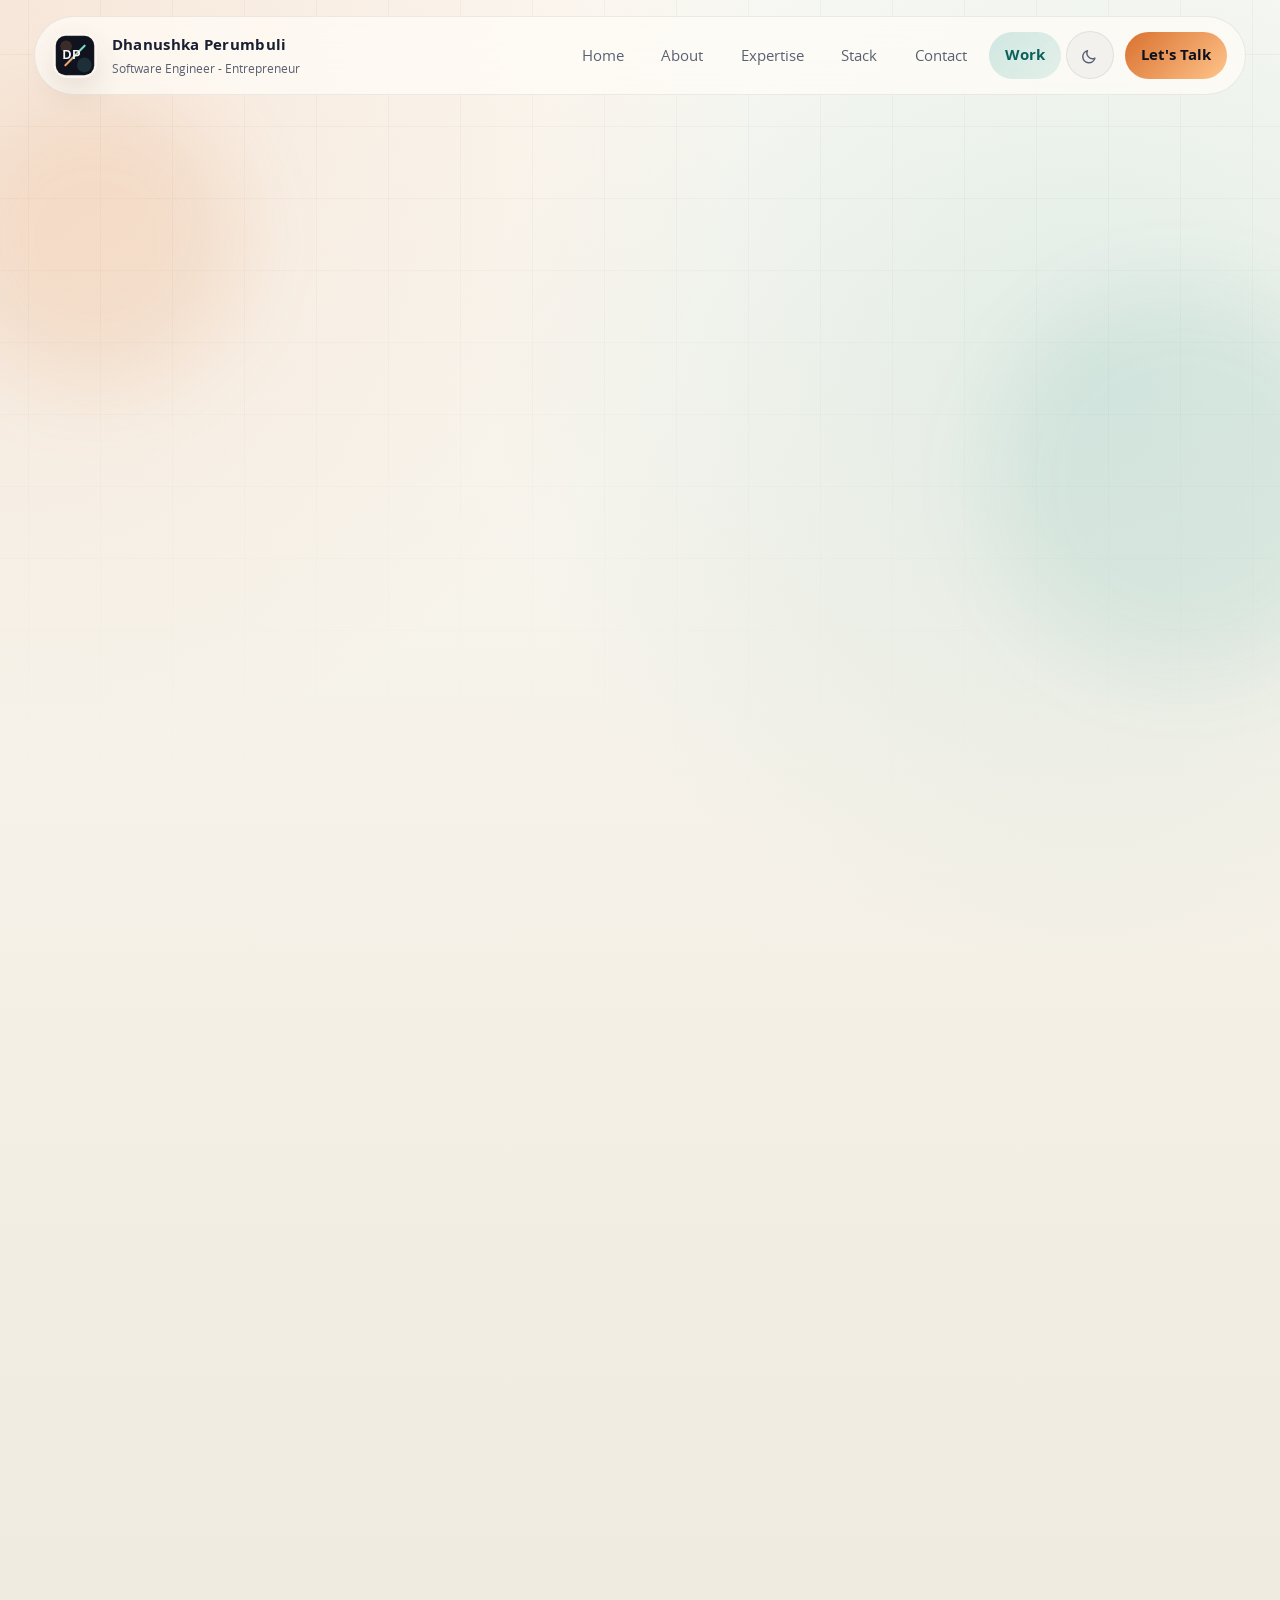
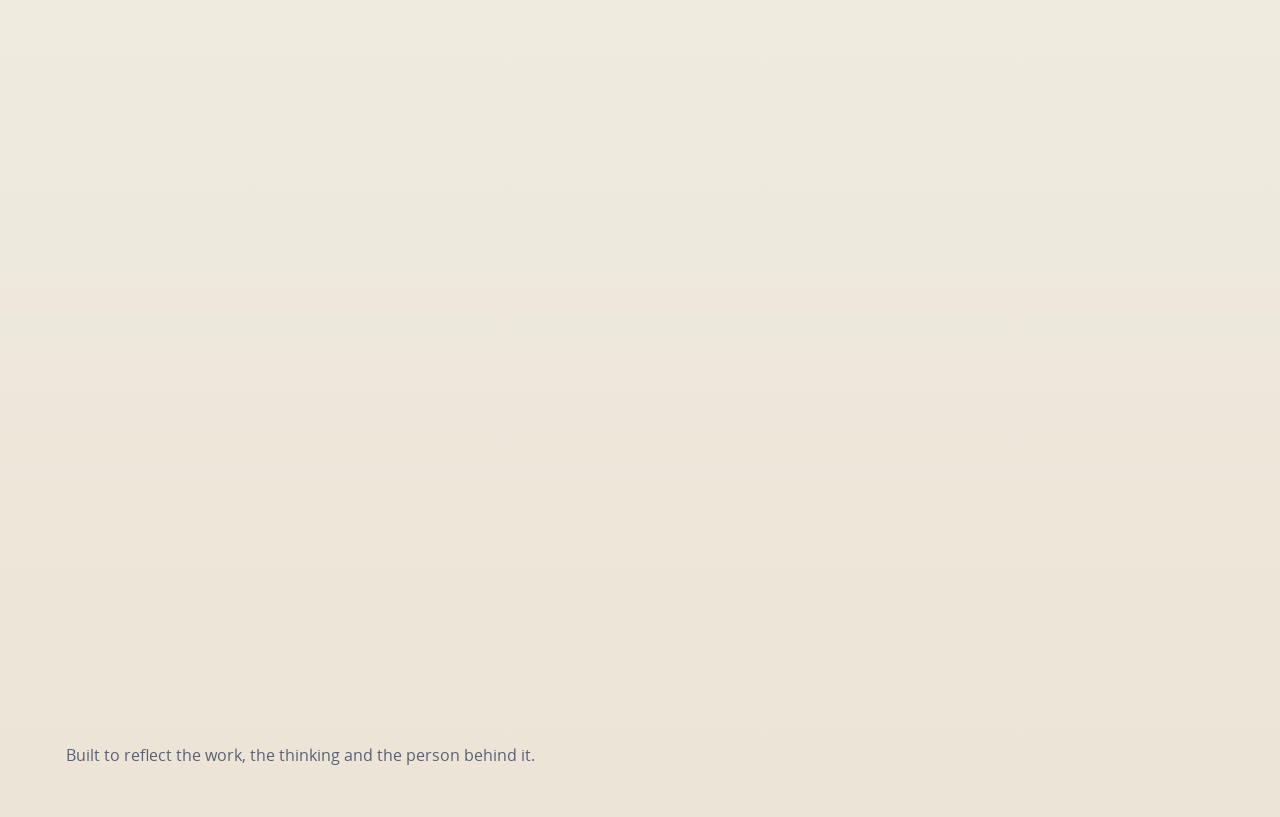
==== commit f8becf7c: "added cache bursting" ====
--- a/work/index.html
+++ b/work/index.html
@@ -23,7 +23,7 @@
     <meta name="referrer" content="strict-origin-when-cross-origin" />
 
     <link rel="canonical" href="https://dhanushkakp.github.io/work/" />
-    <link rel="icon" type="image/svg+xml" href="/favicon.svg" />
+    <link rel="icon" type="image/svg+xml" href="/favicon.svg?v=20260516" />
 
     <meta property="og:type" content="website" />
     <meta property="og:site_name" content="Dhanushka Perumbuli" />
@@ -110,10 +110,10 @@
       }
     </script>
 
-    <link rel="stylesheet" href="/fonts/opensans/stylesheet.css" />
-    <link rel="stylesheet" href="/fonts/bebas/stylesheet.css" />
-    <link rel="stylesheet" href="/fonts/font-awesome.min.css" />
-    <link rel="stylesheet" href="/css/main.css" />
+    <link rel="stylesheet" href="/fonts/opensans/stylesheet.css?v=20260516" />
+    <link rel="stylesheet" href="/fonts/bebas/stylesheet.css?v=20260516" />
+    <link rel="stylesheet" href="/fonts/font-awesome.min.css?v=20260516" />
+    <link rel="stylesheet" href="/css/main.css?v=20260516" />
   </head>
 
   <body class="page-work">
@@ -125,7 +125,10 @@
 
     <header class="site-header">
       <a class="brand" href="/" aria-label="Dhanushka Perumbuli home">
-        <img src="/logo-personal.svg" alt="Dhanushka Perumbuli logo" />
+        <img
+          src="/logo-personal.svg?v=20260516"
+          alt="Dhanushka Perumbuli logo"
+        />
         <span>
           <strong>Dhanushka Perumbuli</strong>
           <small>Software Engineer - Entrepreneur</small>
@@ -343,6 +346,6 @@
       <p>Built to reflect the work, the thinking and the person behind it.</p>
     </footer>
 
-    <script src="/js/main.js"></script>
+    <script src="/js/main.js?v=20260516"></script>
   </body>
 </html>
